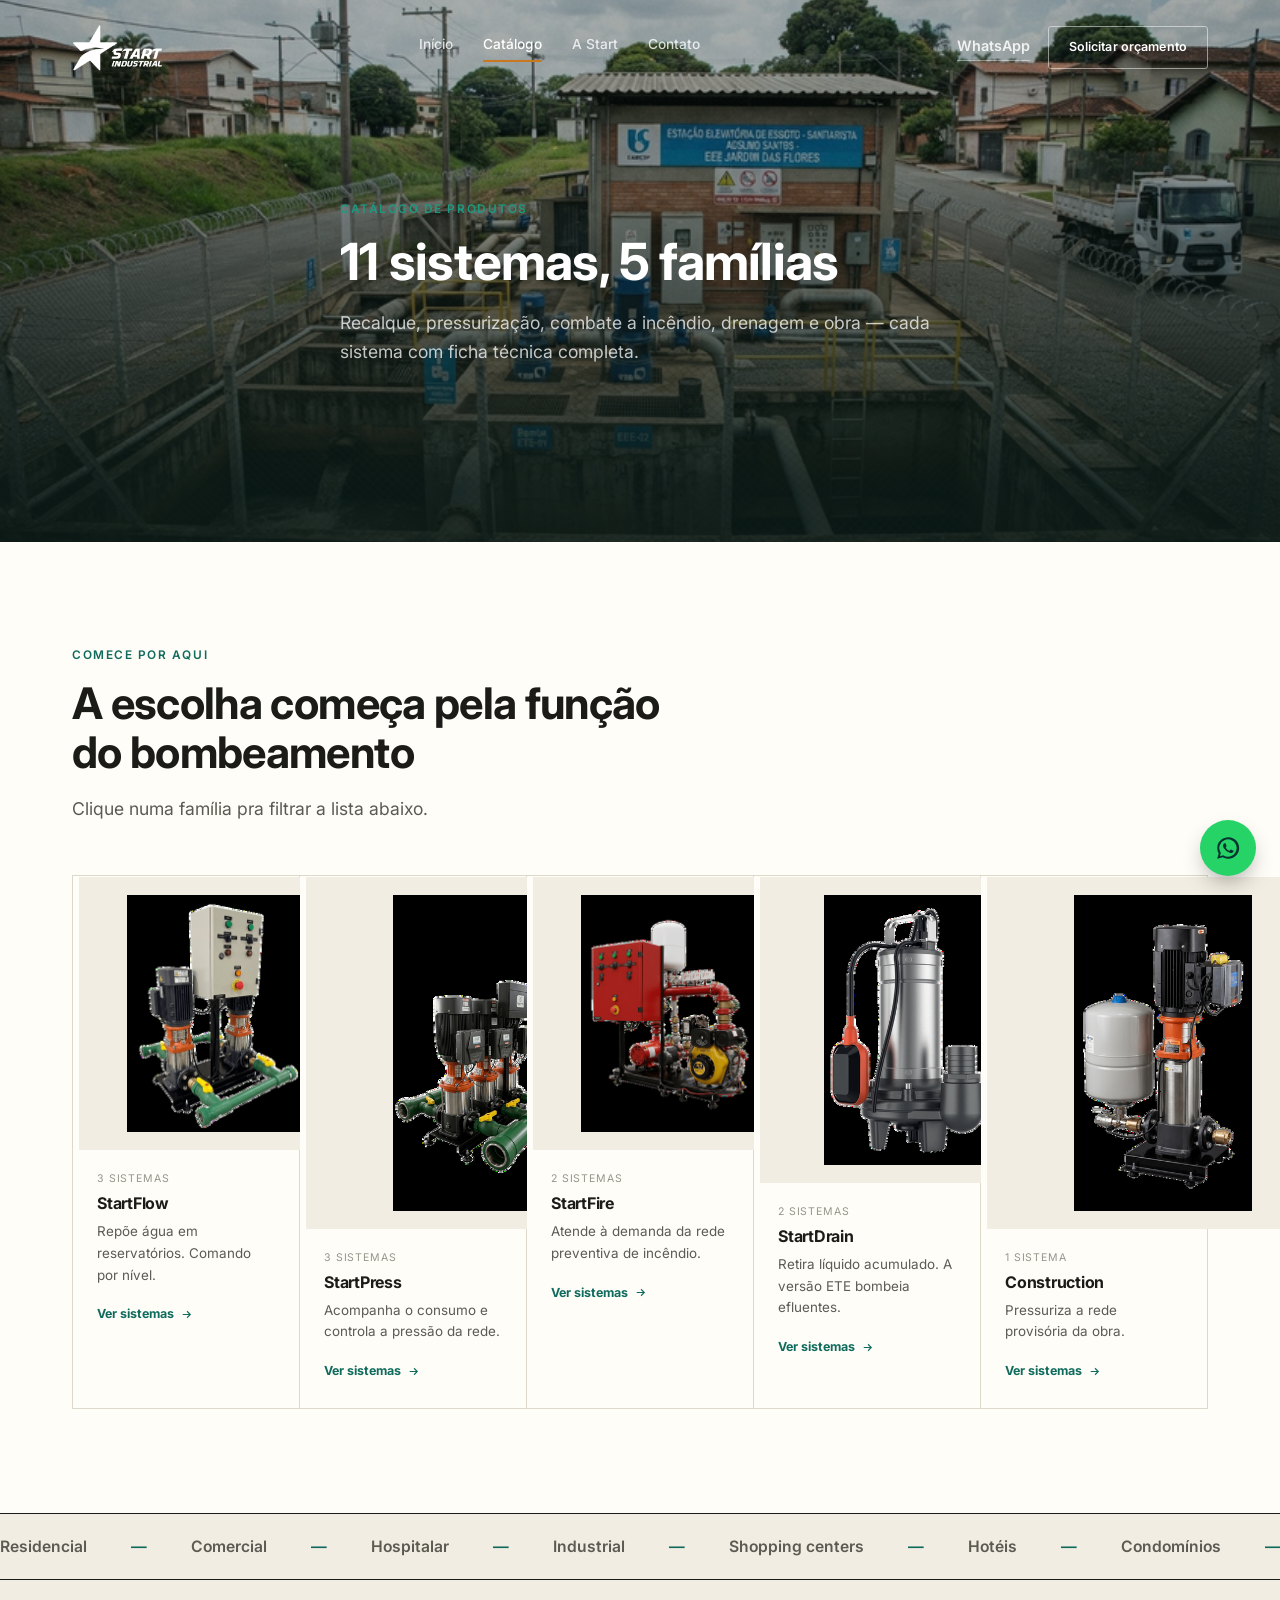
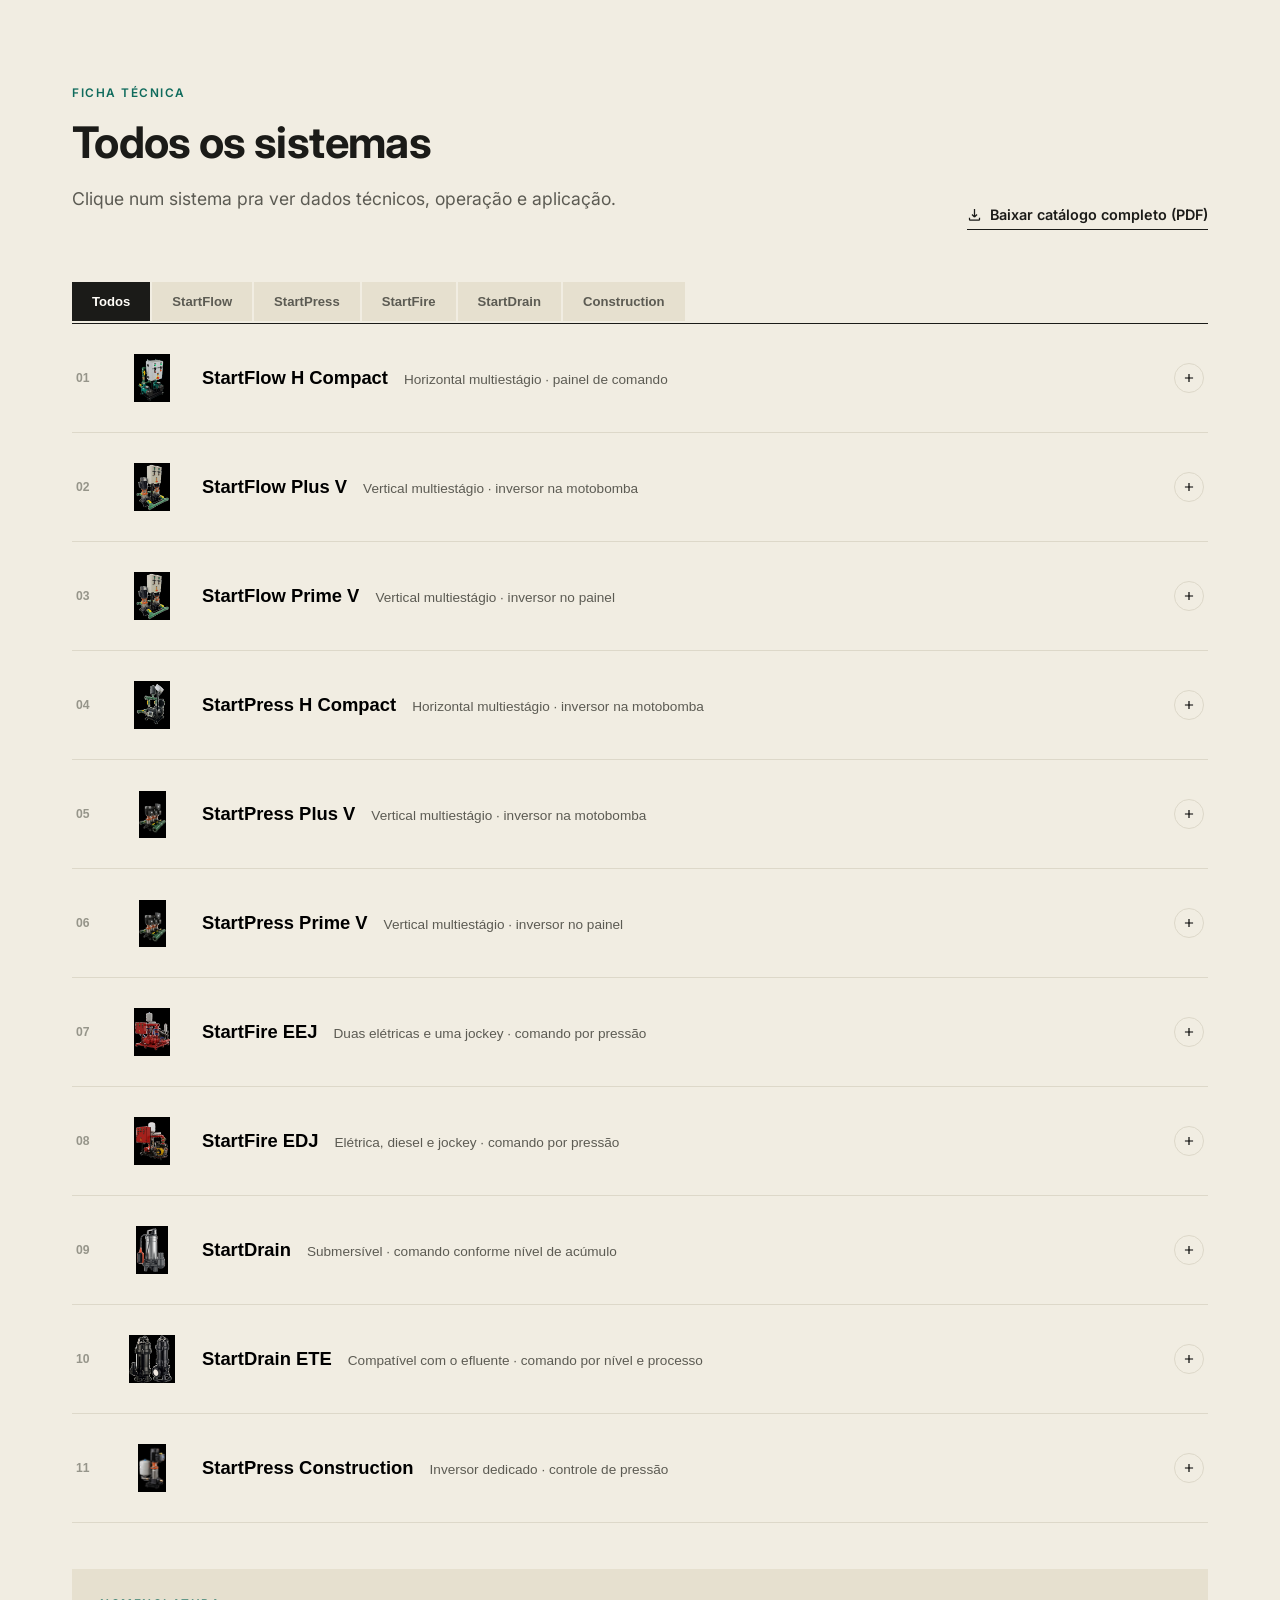
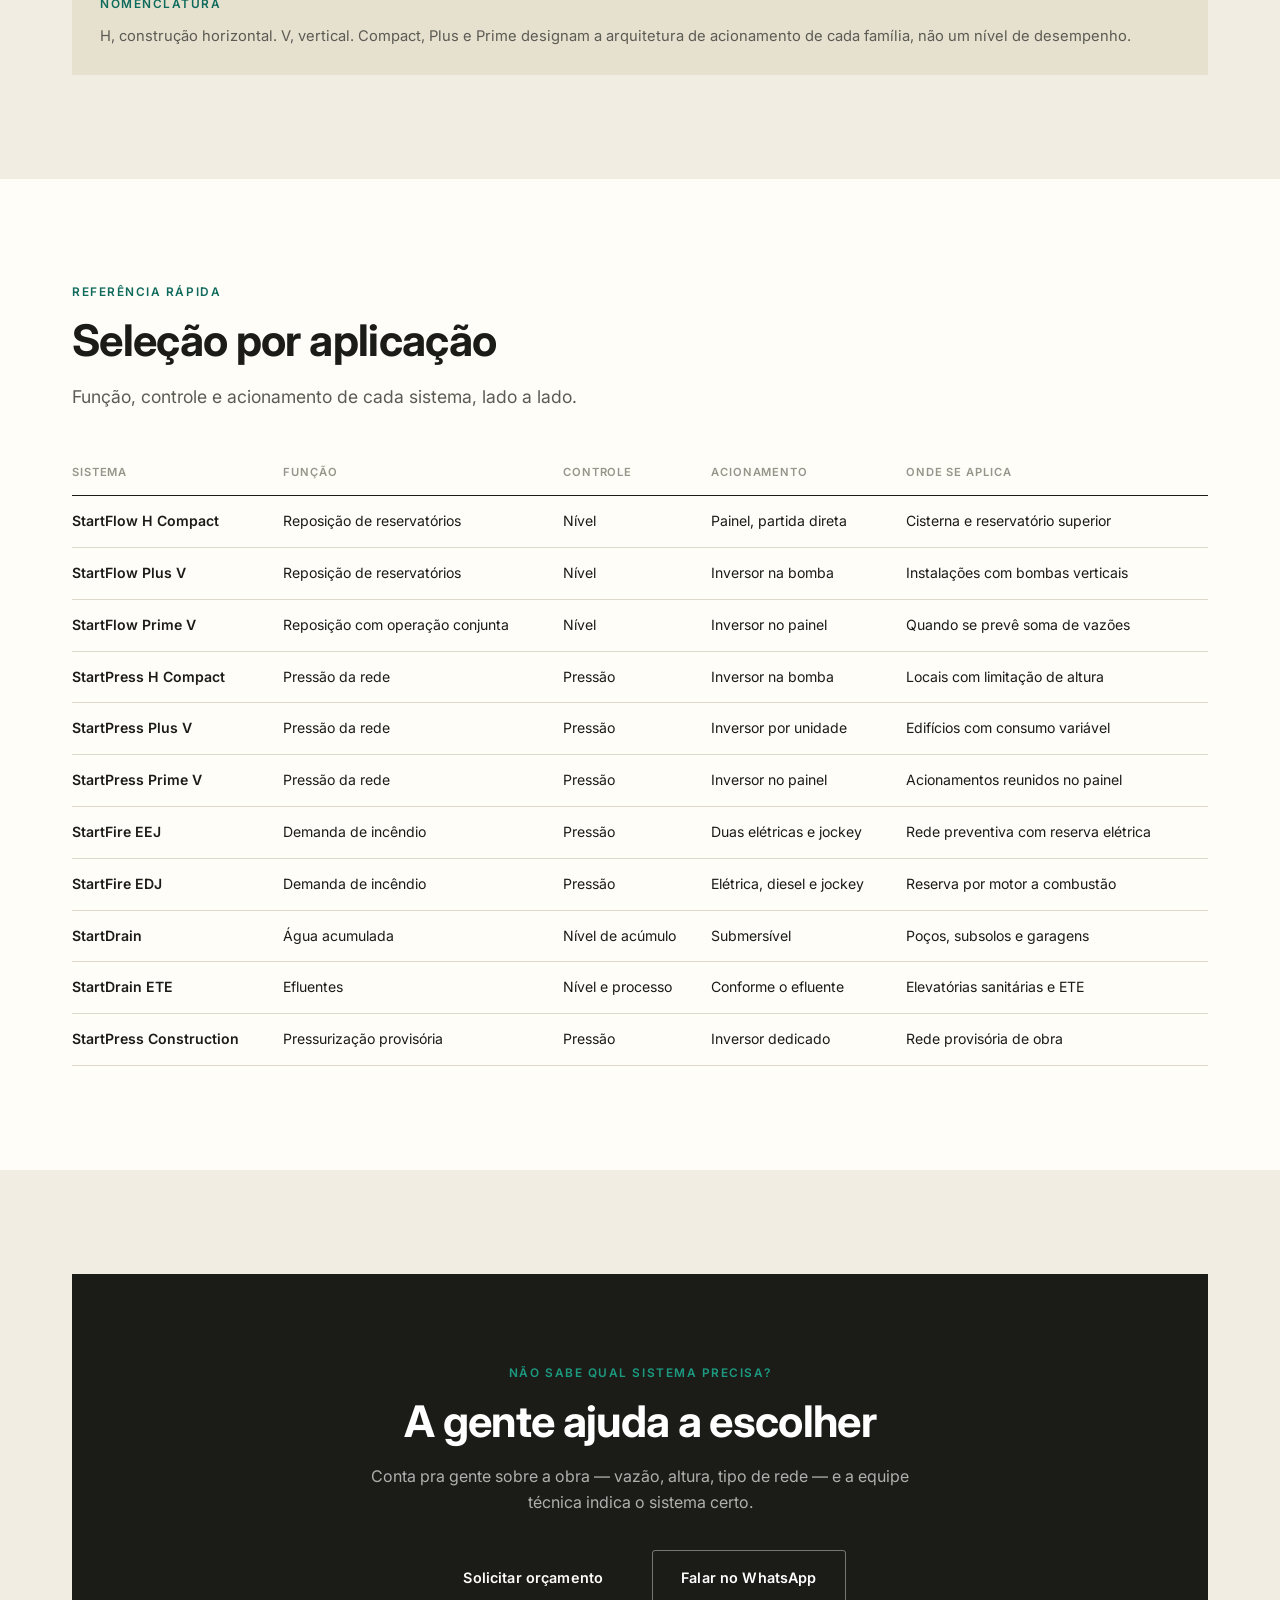
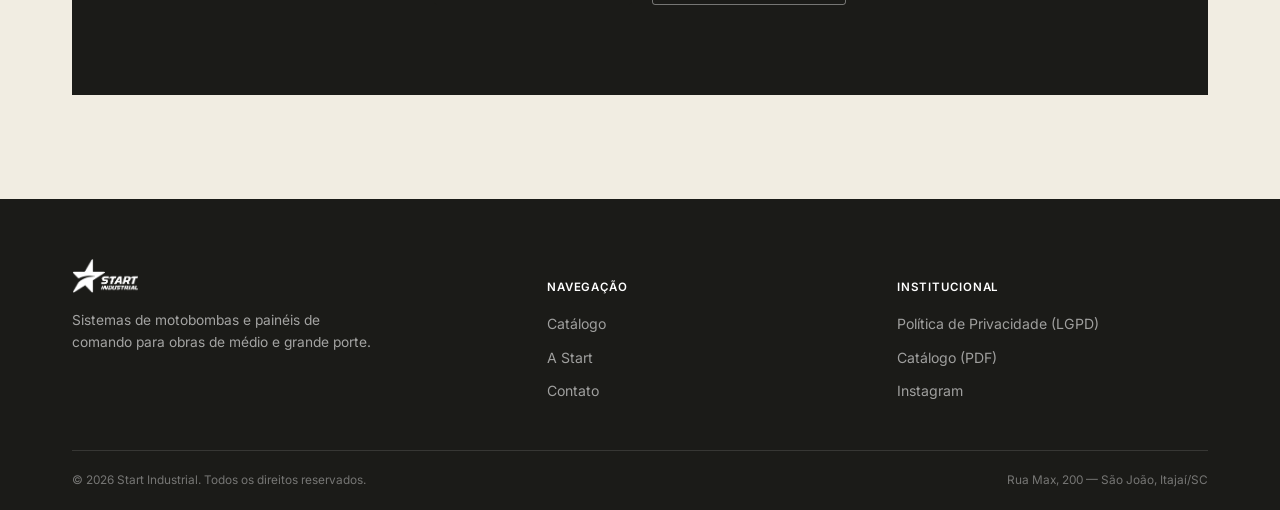
==== produtos.html @ 188a1e5e "Reconstrucao completa: site multi-pagina com fotos reais do catalogo 2026 - Site vira 4 paginas de v" ====
<!DOCTYPE html>
<html lang="pt-BR">
<head>
<script>document.documentElement.classList.add("js");</script>
<meta charset="UTF-8">
<meta name="viewport" content="width=device-width, initial-scale=1.0">
<title>Catálogo de Produtos — Start Industrial</title>
<meta name="description" content="11 sistemas de motobombas e painéis de comando em 5 famílias: StartFlow, StartPress, StartFire, StartDrain e Construction. Ficha técnica completa de cada sistema.">
<meta name="robots" content="index, follow">
<link rel="canonical" href="https://psrafa.github.io/start-industrial-site/produtos.html">
<link rel="icon" href="assets/favicon.png" type="image/png">
<link rel="preconnect" href="https://fonts.googleapis.com">
<link rel="preconnect" href="https://fonts.gstatic.com" crossorigin>
<link href="https://fonts.googleapis.com/css2?family=Inter:wght@400;500;600;700&display=swap" rel="stylesheet">
<link rel="stylesheet" href="css/styles.css">
</head>
<body data-page="produtos">

<div id="header-slot"></div>

<section class="page-header">
  <div class="page-header-bg"><img src="assets/produtos/estacao-instalada.jpeg" alt="Sistema Start Industrial instalado em campo"></div>
  <div class="page-header-fade"></div>
  <div class="container">
    <span class="kicker">Catálogo de produtos</span>
    <h1>11 sistemas, 5 famílias</h1>
    <p class="lead">Recalque, pressurização, combate a incêndio, drenagem e obra — cada sistema com ficha técnica completa.</p>
  </div>
</section>

<!-- ===================== AS CINCO FAMÍLIAS ===================== -->
<section class="on-white">
  <div class="container">
    <div class="section-head reveal">
      <span class="eyebrow">Comece por aqui</span>
      <h2>A escolha começa pela função do bombeamento</h2>
      <p class="lead">Clique numa família pra filtrar a lista abaixo.</p>
    </div>
    <div class="familia-teaser-grid reveal" id="familiasGrid"></div>
  </div>
</section>

<!-- ===================== MARQUEE ===================== -->
<div class="marquee">
  <div class="marquee-track">
    <span>Residencial</span><span>Comercial</span><span>Hospitalar</span><span>Industrial</span><span>Shopping centers</span><span>Hotéis</span><span>Condomínios</span><span>Escolas</span><span>Galpões logísticos</span>
  </div>
</div>

<!-- ===================== CATÁLOGO TÉCNICO ===================== -->
<section class="on-paper" id="produtos">
  <div class="container">
    <div class="section-head split reveal">
      <div>
        <span class="eyebrow">Ficha técnica</span>
        <h2>Todos os sistemas</h2>
        <p class="lead">Clique num sistema pra ver dados técnicos, operação e aplicação.</p>
      </div>
      <a class="link-cta" href="assets/catalogo/catalogo-start-industrial.pdf" target="_blank" rel="noopener">
        <svg viewBox="0 0 24 24" fill="none" stroke="currentColor" stroke-width="2"><path d="M12 3v13m0 0l-4-4m4 4l4-4"/><path d="M4 17v3a1 1 0 001 1h14a1 1 0 001-1v-3"/></svg>
        Baixar catálogo completo (PDF)
      </a>
    </div>

    <div class="catalogo-tabs reveal" id="catalogoTabs"></div>
    <div class="produto-list reveal" id="produtoList"></div>

    <div class="aside-box reveal">
      <span class="eyebrow">Nomenclatura</span>
      <p>H, construção horizontal. V, vertical. Compact, Plus e Prime designam a arquitetura de acionamento de cada família, não um nível de desempenho.</p>
    </div>
  </div>
</section>

<!-- ===================== SELEÇÃO POR APLICAÇÃO ===================== -->
<section class="on-white">
  <div class="container">
    <div class="section-head reveal">
      <span class="eyebrow">Referência rápida</span>
      <h2>Seleção por aplicação</h2>
      <p class="lead">Função, controle e acionamento de cada sistema, lado a lado.</p>
    </div>
    <div class="select-table-wrap reveal">
      <table class="select-table">
        <thead>
          <tr><th>Sistema</th><th>Função</th><th>Controle</th><th>Acionamento</th><th>Onde se aplica</th></tr>
        </thead>
        <tbody id="selecaoBody"></tbody>
      </table>
    </div>
  </div>
</section>

<section class="on-paper">
  <div class="container">
    <div class="cta-banner reveal">
      <span class="kicker">Não sabe qual sistema precisa?</span>
      <h2>A gente ajuda a escolher</h2>
      <p>Conta pra gente sobre a obra — vazão, altura, tipo de rede — e a equipe técnica indica o sistema certo.</p>
      <div class="cta-actions">
        <a class="btn btn-primary" href="contato.html">Solicitar orçamento</a>
        <a class="btn btn-outline" href="https://wa.me/5547991514600?text=Ol%C3%A1%2C%20vim%20pelo%20site%20e%20gostaria%20de%20falar%20sobre%20uma%20solu%C3%A7%C3%A3o%20hidr%C3%A1ulica" target="_blank" rel="noopener" style="border-color:rgba(255,255,255,0.4);color:#fff;">Falar no WhatsApp</a>
      </div>
    </div>
  </div>
</section>

<div id="footer-slot"></div>
<script src="js/partials.js"></script>
</body>
</html>
---- css/styles.css ----
/* ============================================================
   START INDUSTRIAL — identidade espelhada no catálogo oficial:
   papel creme, tinta escura, regras finas, rótulos em caixa-alta
   espaçada, fotografia real de produto como protagonista.
   ============================================================ */
:root {
  --brand: #0f6b5c;
  --brand-dark: #0a4238;
  --brand-light: #1c9a80;
  --ink: #1b1b18;
  --ink-soft: #5c5b53;
  --ink-faint: #96958a;
  --line: #ddd8c9;
  --paper: #f1ede2;
  --paper-2: #e6e0cf;
  --white: #fffdf8;
  --amber: #c8791f;
  --radius: 3px;
  --maxw: 1200px;
  --header-h: 96px;
  font-size: 16px;
}

* { box-sizing: border-box; }
html { scroll-behavior: smooth; }
[id] { scroll-margin-top: var(--header-h); }
body {
  margin: 0;
  font-family: "Inter", "Segoe UI", system-ui, -apple-system, sans-serif;
  color: var(--ink);
  background: var(--white);
  line-height: 1.62;
  -webkit-font-smoothing: antialiased;
  overflow-x: hidden;
}
img { max-width: 100%; display: block; }
a { color: inherit; }
.container { max-width: var(--maxw); margin: 0 auto; padding: 0 32px; }
h1, h2, h3, h4 {
  font-family: "Inter", sans-serif;
  font-weight: 700;
  line-height: 1.12;
  letter-spacing: -0.015em;
  margin: 0 0 16px;
  color: var(--ink);
}
h2 { font-size: clamp(1.9rem, 3.4vw, 2.9rem); }
h3 { font-size: clamp(1.2rem, 1.8vw, 1.45rem); }

.kicker, .eyebrow {
  display: block;
  font-size: 0.74rem;
  font-weight: 600;
  letter-spacing: 0.13em;
  text-transform: uppercase;
  margin-bottom: 14px;
}
.kicker { color: var(--brand-light); }
.eyebrow { color: var(--brand); }
.lead { font-size: 1.1rem; color: var(--ink-soft); max-width: 600px; line-height: 1.65; }
.rule { border: none; border-top: 1px solid var(--ink); margin: 0 0 40px; }

/* ---------- Botões ---------- */
.btn {
  display: inline-flex; align-items: center; gap: 10px;
  padding: 15px 28px; border-radius: var(--radius);
  font-weight: 600; font-size: 0.9rem; text-decoration: none;
  letter-spacing: 0.01em;
  border: 1.5px solid var(--ink); cursor: pointer;
  transition: background 0.2s ease, color 0.2s ease, border-color 0.2s ease, transform 0.2s ease;
}
.btn:hover { transform: translateY(-1px); }
.btn-primary { background: var(--ink); color: var(--white); }
.btn-primary:hover { background: var(--brand); border-color: var(--brand); }
.btn-outline { background: transparent; color: var(--ink); }
.btn-outline:hover { background: var(--ink); color: var(--white); }
.btn-ghost { background: rgba(255,255,255,0.08); border-color: rgba(255,255,255,0.55); color: #fff; }
.btn-ghost:hover { background: #fff; color: var(--ink); border-color: #fff; }
.btn svg { width: 16px; height: 16px; flex-shrink: 0; }

.link-cta {
  display: inline-flex; align-items: center; gap: 8px;
  font-weight: 600; font-size: 0.9rem; text-decoration: none; color: var(--ink);
  padding-bottom: 3px; border-bottom: 1.5px solid var(--ink);
  transition: color 0.2s ease, border-color 0.2s ease, gap 0.2s ease;
}
.link-cta:hover { color: var(--brand); border-color: var(--brand); gap: 12px; }
.link-cta svg { width: 15px; height: 15px; }

/* ---------- Header ---------- */
.site-header {
  position: fixed; top: 0; left: 0; right: 0; z-index: 100;
  height: var(--header-h);
  transition: background 0.35s ease, backdrop-filter 0.35s ease, border-color 0.35s ease;
  border-bottom: 1px solid transparent;
}
.site-header .container { display: flex; align-items: center; justify-content: space-between; height: 100%; }
.brand { display: flex; align-items: center; text-decoration: none; }
.brand img { height: 46px; width: auto; transition: filter 0.35s ease; filter: brightness(0) invert(1); }
nav.main-nav { display: flex; gap: 30px; }
nav.main-nav a {
  text-decoration: none; font-weight: 500; font-size: 0.86rem;
  color: rgba(255,255,255,0.8); transition: color 0.35s ease;
  padding-bottom: 4px; border-bottom: 2px solid transparent;
}
nav.main-nav a:hover, nav.main-nav a.nav-active { color: #fff; }
nav.main-nav a.nav-active { border-bottom-color: var(--amber); }
.header-ctas { display: flex; align-items: center; gap: 18px; }
.header-ctas .link-cta { color: rgba(255,255,255,0.85); border-color: rgba(255,255,255,0.4); }
.header-ctas .btn { padding: 10px 20px; font-size: 0.78rem; border-color: rgba(255,255,255,0.5); color: #fff; }
.header-ctas .btn:hover { background: #fff; color: var(--ink); border-color: #fff; }
.nav-toggle { display: none; background: none; border: none; cursor: pointer; }
.nav-toggle svg { stroke: #fff; transition: stroke 0.35s ease; }

.site-header.scrolled {
  background: rgba(255,253,248,0.95);
  backdrop-filter: blur(14px);
  border-bottom-color: var(--line);
}
.site-header.scrolled .brand img { filter: none; }
.site-header.scrolled nav.main-nav a { color: var(--ink-soft); }
.site-header.scrolled nav.main-nav a:hover, .site-header.scrolled nav.main-nav a.nav-active { color: var(--brand); }
.site-header.scrolled .header-ctas .link-cta { color: var(--ink); border-color: var(--ink); }
.site-header.scrolled .header-ctas .btn { border-color: var(--ink); color: var(--ink); }
.site-header.scrolled .header-ctas .btn:hover { background: var(--ink); color: #fff; }
.site-header.scrolled .nav-toggle svg { stroke: var(--ink); }

.mobile-nav {
  position: fixed; top: var(--header-h); left: 0; right: 0; z-index: 99;
  display: none; flex-direction: column; gap: 4px; padding: 16px 32px 24px;
  background: rgba(255,253,248,0.98); backdrop-filter: blur(14px); border-bottom: 1px solid var(--line);
}
.mobile-nav.open { display: flex; }
.mobile-nav a { padding: 12px 0; text-decoration: none; color: var(--ink); font-weight: 500; }
.mobile-nav a.nav-active { color: var(--brand); font-weight: 700; }
.mobile-nav .btn { margin-top: 10px; justify-content: center; }

/* ============ HERO (home) — foto real do catálogo ============ */
.hero {
  position: relative;
  min-height: 92vh;
  display: flex; align-items: flex-end;
  color: #fff;
  overflow: hidden;
  background: var(--brand-dark);
}
.hero-bg { position: absolute; inset: 0; }
.hero-bg img { width: 100%; height: 100%; object-fit: cover; object-position: 78% 22%; }
.hero-bg-fade {
  position: absolute; inset: 0; z-index: 1;
  background: linear-gradient(100deg, rgba(10,25,22,0.92) 0%, rgba(10,25,22,0.55) 42%, rgba(10,25,22,0.15) 60%),
              linear-gradient(0deg, rgba(10,25,22,0.85) 0%, rgba(10,25,22,0.1) 40%);
}
.hero-content { position: relative; z-index: 2; padding: 0 0 90px; max-width: 640px; }
.hero-content .kicker { color: var(--brand-light); }
.hero h1 { font-size: clamp(2.4rem, 5vw, 4rem); color: #fff; font-weight: 700; }
.hero .lead { color: rgba(255,255,255,0.78); font-size: 1.14rem; }
.hero-ctas { display: flex; align-items: center; gap: 26px; margin-top: 36px; flex-wrap: wrap; }
.hero-ctas .link-cta { color: rgba(255,255,255,0.9); border-color: rgba(255,255,255,0.45); }
.hero-ctas .link-cta:hover { color: #fff; border-color: #fff; }

.scroll-cue {
  position: absolute; bottom: 28px; right: 32px;
  display: flex; align-items: center; gap: 10px;
  color: rgba(255,255,255,0.55); font-size: 0.68rem; letter-spacing: 0.14em; text-transform: uppercase;
  z-index: 2;
}
.scroll-cue svg { width: 16px; height: 16px; animation: bounce 2s ease-in-out infinite; }
@keyframes bounce { 0%,100% { transform: translateY(0); } 50% { transform: translateY(6px); } }

/* ============ PAGE HEADER — banner das páginas internas ============ */
.page-header {
  position: relative; overflow: hidden; min-height: 46vh;
  display: flex; align-items: flex-end;
  color: #fff; background: var(--brand-dark);
}
.page-header-bg { position: absolute; inset: 0; }
.page-header-bg img { width: 100%; height: 100%; object-fit: cover; }
.page-header-fade { position: absolute; inset: 0; z-index: 1; background: linear-gradient(0deg, rgba(10,25,22,0.9) 10%, rgba(10,25,22,0.35) 75%); }
.page-header .container { position: relative; z-index: 2; padding-top: var(--header-h); padding-bottom: 54px; }
.page-header h1 { font-size: clamp(2.1rem, 4vw, 3.2rem); color: #fff; margin-bottom: 12px; }
.page-header .lead { color: rgba(255,255,255,0.75); }

/* ============ SECTIONS ============ */
section { padding: 104px 0; }
.on-white { background: var(--white); }
.on-paper { background: var(--paper); }
.on-ink { background: var(--ink); color: #fff; }

.section-head { max-width: 640px; margin-bottom: 52px; }
.section-head.split { display: flex; justify-content: space-between; align-items: flex-end; max-width: none; gap: 30px; flex-wrap: wrap; }
.section-head.center { margin-left: auto; margin-right: auto; text-align: center; }
.on-ink .eyebrow { color: var(--brand-light); }
.on-ink h2 { color: #fff; }
.on-ink .lead { color: rgba(255,255,255,0.68); }

/* ============ HOME — teaser das famílias ============ */
.familia-teaser-grid { display: grid; grid-template-columns: repeat(5, 1fr); gap: 1px; background: var(--line); border: 1px solid var(--line); }
.familia-teaser {
  background: var(--white); text-decoration: none; color: var(--ink);
  transition: background 0.2s ease;
  display: flex; flex-direction: column;
}
.familia-teaser:hover { background: var(--paper); }
.familia-teaser-img { aspect-ratio: 1/1; background: var(--paper); display: flex; align-items: center; justify-content: center; padding: 18px; }
.familia-teaser-img img { max-height: 100%; width: auto; object-fit: contain; }
.familia-teaser-body { padding: 20px 18px 24px; }
.familia-teaser .familia-count { font-size: 0.66rem; color: var(--ink-faint); letter-spacing: 0.08em; text-transform: uppercase; margin-bottom: 8px; display: block; }
.familia-teaser h3 { font-size: 1rem; margin-bottom: 8px; }
.familia-teaser p { color: var(--ink-soft); font-size: 0.84rem; margin: 0 0 14px; }
.familia-teaser .familia-arrow { display: inline-flex; align-items: center; gap: 6px; font-size: 0.78rem; font-weight: 700; color: var(--brand); }
.familia-teaser .familia-arrow svg { width: 13px; height: 13px; transition: transform 0.2s ease; }
.familia-teaser:hover .familia-arrow svg { transform: translateX(4px); }

/* ============ HOME — proposta de valor ============ */
.value-grid { display: grid; grid-template-columns: repeat(4, 1fr); border-top: 1px solid var(--ink); }
.value-item { padding: 26px 24px 0 0; border-right: 1px solid var(--line); }
.value-item:last-child { border-right: none; }
.value-item .n { font-size: 0.78rem; color: var(--amber); font-weight: 700; margin-bottom: 14px; display: block; }
.value-item h3 { font-size: 1.02rem; margin-bottom: 8px; }
.value-item p { color: var(--ink-soft); font-size: 0.88rem; margin: 0; }

/* ============ MARQUEE ============ */
.marquee { overflow: hidden; border-top: 1px solid var(--ink); border-bottom: 1px solid var(--ink); background: var(--paper); }
.marquee-track { display: flex; width: max-content; animation: marquee-scroll 34s linear infinite; }
.marquee-track span {
  padding: 20px 0; font-weight: 600; font-size: 0.98rem;
  color: var(--ink-soft); white-space: nowrap; display: flex; align-items: center; gap: 44px; margin-right: 44px;
}
.marquee-track span::after { content: "—"; color: var(--brand); }
@keyframes marquee-scroll { from { transform: translateX(0); } to { transform: translateX(-50%); } }

/* ============ CTA BANNER ============ */
.cta-banner { background: var(--ink); color: #fff; text-align: center; padding: 90px 32px; }
.cta-banner h2 { color: #fff; margin-bottom: 18px; }
.cta-banner p { color: rgba(255,255,255,0.65); max-width: 54ch; margin: 0 auto 34px; }
.cta-banner .cta-actions { display: flex; align-items: center; justify-content: center; gap: 20px; flex-wrap: wrap; }

/* ============ CATÁLOGO TÉCNICO (produtos.html) ============ */
.catalogo-tabs { display: flex; gap: 2px; flex-wrap: wrap; margin-bottom: 2px; }
.catalogo-tab {
  padding: 12px 20px; background: var(--paper-2); border: none; cursor: pointer;
  font-size: 0.82rem; font-weight: 600; color: var(--ink-soft);
  transition: background 0.2s ease, color 0.2s ease;
}
.catalogo-tab:hover { color: var(--ink); }
.catalogo-tab.active { background: var(--ink); color: var(--white); }

.produto-list { border-top: 1px solid var(--ink); }
.produto-row { border-bottom: 1px solid var(--line); }
.produto-row-head {
  display: flex; align-items: center; justify-content: space-between; gap: 20px;
  padding: 24px 4px; cursor: pointer; background: none; border: none; width: 100%; text-align: left;
}
.produto-row-head:hover .produto-name { color: var(--brand); }
.produto-thumb-mini { width: 60px; height: 60px; flex-shrink: 0; background: var(--paper); display: flex; align-items: center; justify-content: center; padding: 6px; }
.produto-thumb-mini img { max-width: 100%; max-height: 100%; object-fit: contain; }
.produto-num { font-size: 0.76rem; color: var(--ink-faint); font-weight: 600; width: 26px; flex-shrink: 0; }
.produto-name-wrap { flex: 1; display: flex; align-items: baseline; gap: 16px; flex-wrap: wrap; }
.produto-name { font-size: 1.15rem; font-weight: 700; transition: color 0.2s ease; }
.produto-tagline { font-size: 0.85rem; color: var(--ink-soft); }
.produto-toggle {
  width: 30px; height: 30px; flex-shrink: 0; border: 1px solid var(--line); border-radius: 50%;
  display: flex; align-items: center; justify-content: center; transition: transform 0.3s ease, border-color 0.2s ease;
}
.produto-row.open .produto-toggle { transform: rotate(45deg); border-color: var(--ink); }
.produto-toggle svg { width: 14px; height: 14px; }

.produto-panel { max-height: 0; overflow: hidden; transition: max-height 0.45s cubic-bezier(.2,.8,.2,1); }
.produto-row.open .produto-panel { max-height: 1000px; }
.produto-panel-inner { display: grid; grid-template-columns: 280px 1fr; gap: 44px; padding: 6px 4px 40px; }
.produto-photo { background: var(--paper); display: flex; align-items: center; justify-content: center; padding: 24px; min-height: 260px; }
.produto-photo img { max-width: 100%; max-height: 300px; object-fit: contain; }
.produto-body p.overview { font-size: 1rem; color: var(--ink); margin: 0 0 20px; max-width: 56ch; }
.produto-body .op-label { font-size: 0.72rem; font-weight: 700; letter-spacing: 0.1em; text-transform: uppercase; color: var(--brand); margin: 0 0 8px; }
.produto-body .op-text { font-size: 0.92rem; color: var(--ink-soft); margin: 0 0 24px; max-width: 60ch; }

.spec-table { border-top: 1px solid var(--line); }
.spec-row { display: grid; grid-template-columns: 120px 1fr; gap: 16px; padding: 11px 0; border-bottom: 1px solid var(--line); }
.spec-row dt { font-size: 0.72rem; color: var(--ink-faint); text-transform: uppercase; letter-spacing: 0.06em; margin: 0; padding-top: 2px; }
.spec-row dd { margin: 0; font-size: 0.9rem; color: var(--ink); }

.produto-app-label { font-size: 0.72rem; font-weight: 700; letter-spacing: 0.1em; text-transform: uppercase; color: var(--brand); margin: 22px 0 8px; }
.produto-app-text { font-size: 0.9rem; color: var(--ink-soft); margin: 0; max-width: 60ch; }
.produto-note { font-size: 0.72rem; font-style: italic; color: var(--ink-faint); margin: 18px 0 0; padding-top: 14px; border-top: 1px dashed var(--line); }

.aside-box { background: var(--paper-2); padding: 26px 28px; margin-top: 46px; }
.aside-box .eyebrow { margin-bottom: 10px; }
.aside-box p { margin: 0; color: var(--ink-soft); font-size: 0.92rem; }

/* ============ TABELA — seleção por aplicação ============ */
.select-table-wrap { overflow-x: auto; }
table.select-table { width: 100%; border-collapse: collapse; font-size: 0.88rem; min-width: 760px; }
table.select-table th {
  text-align: left; font-size: 0.7rem; letter-spacing: 0.08em; text-transform: uppercase; color: var(--ink-faint);
  font-weight: 600; padding: 0 14px 14px 0; border-bottom: 1px solid var(--ink);
}
table.select-table td { padding: 14px 14px 14px 0; border-bottom: 1px solid var(--line); color: var(--ink); vertical-align: top; }
table.select-table td:first-child { font-weight: 600; }
table.select-table tr:hover td { background: var(--paper-2); }

/* ============ SOBRE — institucional ============ */
.institucional-grid { display: grid; grid-template-columns: 1fr 1fr; gap: 70px; align-items: start; }
.fornecimento-list { border-top: 1px solid var(--ink); }
.fornecimento-item { display: grid; grid-template-columns: 110px 1fr; gap: 16px; padding: 16px 0; border-bottom: 1px solid var(--line); }
.fornecimento-item dt { font-size: 0.78rem; font-weight: 700; color: var(--brand); margin: 0; padding-top: 1px; }
.fornecimento-item dd { margin: 0; font-size: 0.9rem; color: var(--ink-soft); }
.atendimento-box { margin-top: 34px; }
.atendimento-box .eyebrow { margin-bottom: 8px; }
.atendimento-box p { margin: 0; color: var(--ink-soft); font-size: 0.92rem; }

.photo-strip { display: grid; grid-template-columns: repeat(3, 1fr); gap: 2px; background: var(--line); }
.photo-strip figure { margin: 0; aspect-ratio: 4/3; overflow: hidden; background: var(--paper); }
.photo-strip img { width: 100%; height: 100%; object-fit: cover; }

/* ============ INSTAGRAM — feed embutido de verdade ============ */
.ig-embed-wrap {
  border: 1px solid var(--line); overflow: hidden;
  min-height: 320px; background: var(--paper);
  display: flex; align-items: center; justify-content: center;
}
.ig-embed-wrap iframe { width: 100%; border: none; display: block; }
.ig-embed-placeholder { padding: 56px 32px; text-align: center; max-width: 460px; }
.ig-embed-placeholder h3 { font-size: 1.05rem; margin-bottom: 10px; }
.ig-embed-placeholder p { color: var(--ink-soft); font-size: 0.9rem; margin: 0 0 22px; }

/* ============ CONTATO ============ */
.contato-grid { display: grid; grid-template-columns: 0.85fr 1.15fr; gap: 56px; }
.contato-info { display: flex; flex-direction: column; gap: 1px; }
.info-row { display: flex; justify-content: space-between; align-items: baseline; padding: 20px 0; border-bottom: 1px solid var(--line); gap: 16px; flex-wrap: wrap; }
.info-row dt { font-size: 0.72rem; text-transform: uppercase; letter-spacing: 0.08em; color: var(--ink-faint); }
.info-row dd, .info-row a { margin: 0; color: var(--ink); font-size: 0.98rem; text-decoration: none; font-weight: 600; }
.info-row a:hover { color: var(--brand); }

form.orcamento { background: var(--paper); padding: 34px; color: var(--ink); }
form.orcamento .form-row { display: grid; grid-template-columns: 1fr 1fr; gap: 16px; margin-bottom: 16px; }
form.orcamento .form-row.full { grid-template-columns: 1fr; }
.field label { display: block; font-size: 0.72rem; font-weight: 600; text-transform: uppercase; letter-spacing: 0.05em; margin-bottom: 8px; color: var(--ink-soft); }
.field input, .field select, .field textarea {
  width: 100%; padding: 12px 14px; border-radius: 0; border: 1px solid var(--line);
  font: inherit; background: var(--white); transition: border-color 0.2s ease;
}
.field input:focus, .field select:focus, .field textarea:focus { outline: none; border-color: var(--ink); }
.field textarea { resize: vertical; min-height: 90px; }
form.orcamento .btn-primary { width: 100%; justify-content: center; margin-top: 6px; }
.form-note { font-size: 0.76rem; color: var(--ink-soft); margin-top: 14px; text-align: center; }

/* ---------- Whatsapp float ---------- */
.whats-float {
  position: fixed; right: 24px; bottom: 24px; z-index: 60;
  width: 56px; height: 56px; border-radius: 50%;
  background: #25d366; display: flex; align-items: center; justify-content: center;
  box-shadow: 0 10px 24px -8px rgba(0,0,0,0.45); text-decoration: none;
  transition: transform 0.25s ease;
}
.whats-float:hover { transform: scale(1.07); }
.whats-float svg { width: 26px; height: 26px; color: #06332f; }

/* ---------- Footer ---------- */
footer.site-footer { background: var(--ink); color: rgba(255,255,255,0.6); padding-top: 60px; }
.footer-grid { display: grid; grid-template-columns: 1.4fr 1fr 1fr; gap: 40px; padding-bottom: 36px; border-bottom: 1px solid rgba(255,255,255,0.12); }
.footer-brand img { height: 34px; width: auto; margin-bottom: 16px; filter: brightness(0) invert(1); }
.footer-brand p { font-size: 0.86rem; max-width: 300px; }
.footer-col h5 { color: #fff; font-size: 0.72rem; text-transform: uppercase; letter-spacing: 0.08em; margin-bottom: 16px; font-weight: 600; }
.footer-col a { display: block; text-decoration: none; font-size: 0.88rem; color: rgba(255,255,255,0.58); margin-bottom: 11px; transition: color 0.2s ease; }
.footer-col a:hover { color: var(--brand-light); }
.footer-bottom { display: flex; justify-content: space-between; align-items: center; padding: 20px 0; font-size: 0.74rem; color: rgba(255,255,255,0.4); flex-wrap: wrap; gap: 10px; }

/* ---------- Reveal on scroll ---------- */
.js .reveal { opacity: 0; transform: translateY(24px); transition: opacity 0.7s cubic-bezier(.2,.8,.2,1), transform 0.7s cubic-bezier(.2,.8,.2,1); }
.js .reveal.in-view { opacity: 1; transform: translateY(0); }

@media (prefers-reduced-motion: reduce) {
  .marquee-track { animation: none; }
  .js .reveal { opacity: 1; transform: none; transition: none; }
}

/* ---------- Responsive ---------- */
@media (max-width: 980px) {
  nav.main-nav, .header-ctas { display: none; }
  .nav-toggle { display: flex; align-items: center; justify-content: center; }
  .familia-teaser-grid { grid-template-columns: repeat(2, 1fr); }
  .value-grid { grid-template-columns: repeat(2, 1fr); }
  .value-item { border-right: none; border-bottom: 1px solid var(--line); padding: 24px 0; }
  .produto-panel-inner { grid-template-columns: 1fr; gap: 24px; }
  .institucional-grid { grid-template-columns: 1fr; gap: 40px; }
  .contato-grid { grid-template-columns: 1fr; gap: 40px; }
  .footer-grid { grid-template-columns: 1fr; gap: 30px; }
  .photo-strip { grid-template-columns: 1fr 1fr; }
}

@media (max-width: 680px) {
  .container { padding: 0 22px; }
  .site-header { --header-h: 76px; }
  .brand img { height: 34px; }
  section { padding: 68px 0; }
  .hero { min-height: 100vh; min-height: 100svh; }
  .hero h1 { font-size: clamp(2.1rem, 8vw, 2.6rem); }
  .hero-ctas { gap: 18px; }
  .hero-ctas .btn { width: 100%; justify-content: center; }
  .hero-ctas .link-cta { margin: 0 auto; }
  .scroll-cue { display: none; }
  .page-header { min-height: 34vh; }
  .section-head.split { flex-direction: column; align-items: flex-start; gap: 16px; }
  .familia-teaser-grid { grid-template-columns: 1fr; }
  .value-grid { grid-template-columns: 1fr; }
  .produto-row-head { padding: 18px 2px; align-items: flex-start; }
  .produto-thumb-mini { display: none; }
  .produto-name-wrap { flex-direction: column; gap: 4px; }
  form.orcamento { padding: 22px; }
  form.orcamento .form-row { grid-template-columns: 1fr; }
  .photo-strip { grid-template-columns: 1fr; }
  .cta-banner { padding: 60px 24px; }
  .cta-banner .cta-actions { flex-direction: column; width: 100%; }
  .cta-banner .btn { width: 100%; justify-content: center; }
  .whats-float { width: 50px; height: 50px; right: 16px; bottom: 16px; }
  .whats-float svg { width: 22px; height: 22px; }
  .footer-bottom { flex-direction: column; align-items: flex-start; gap: 6px; }
}
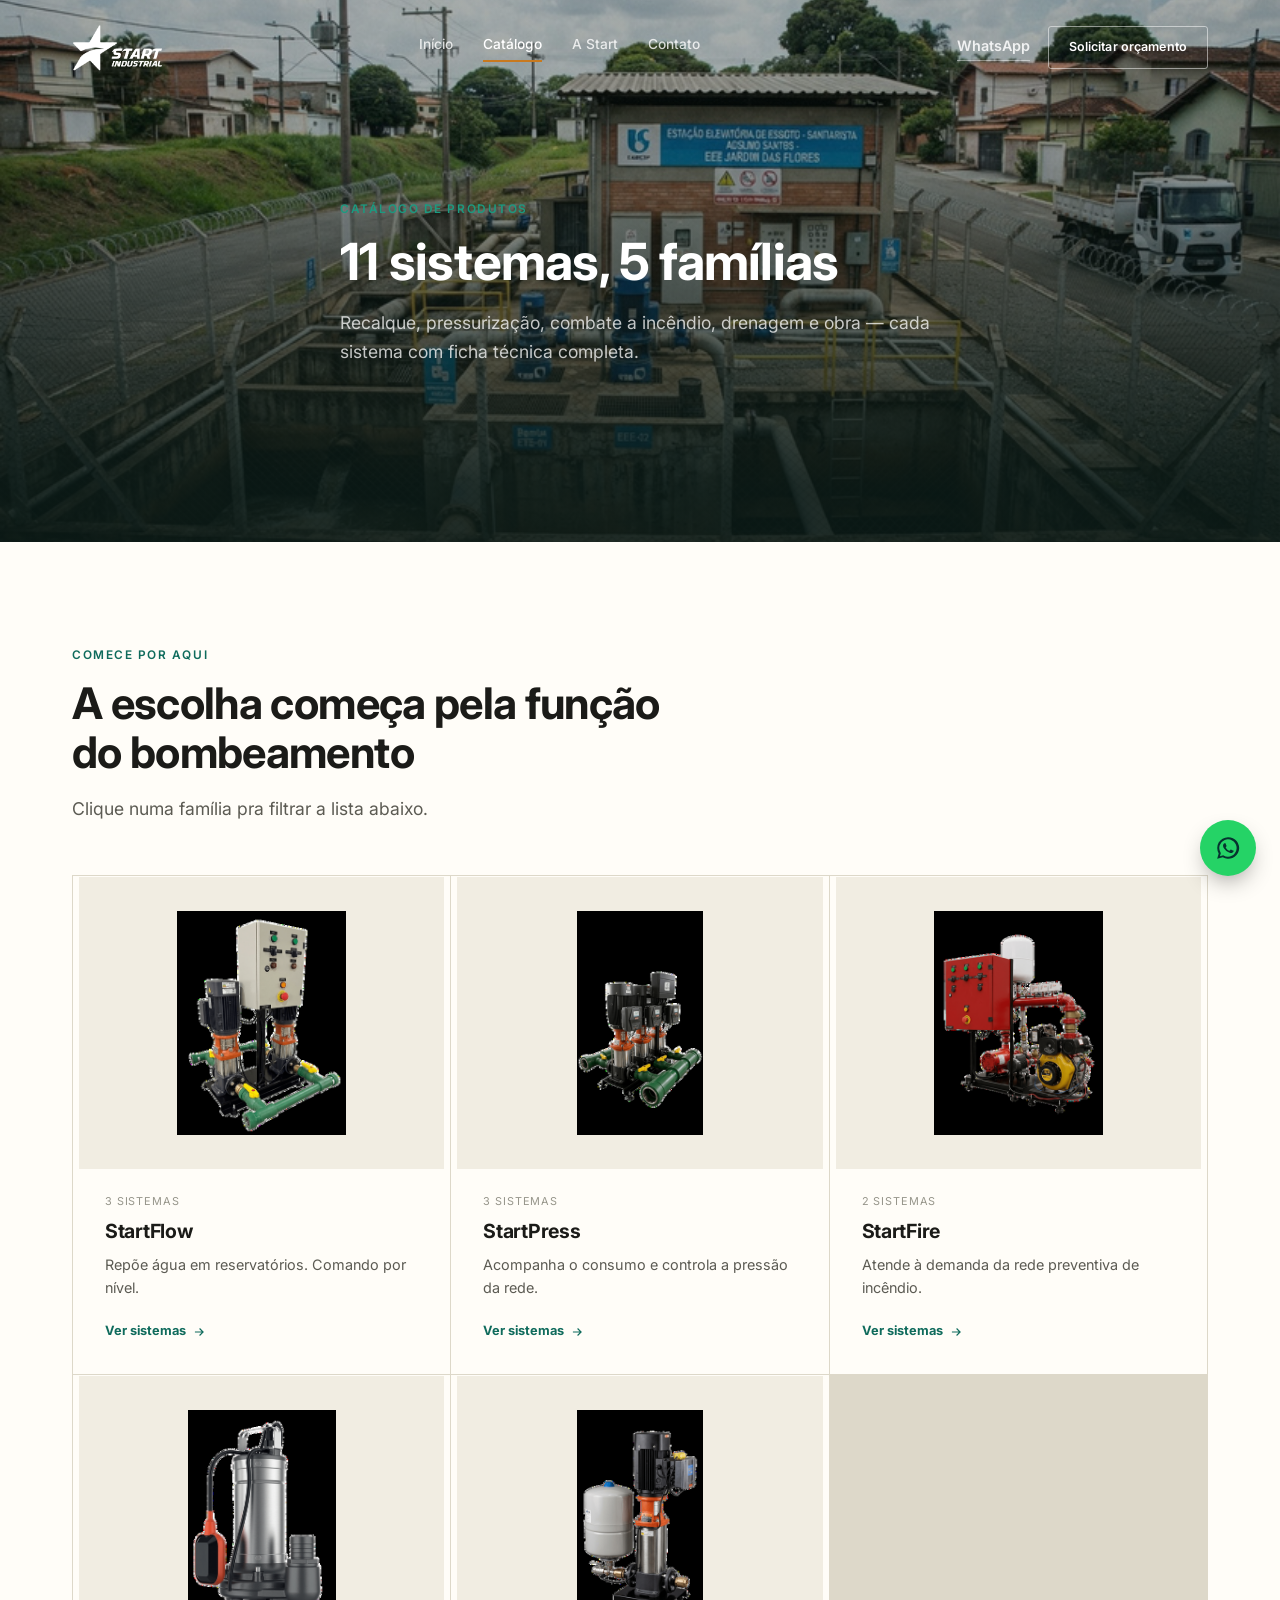
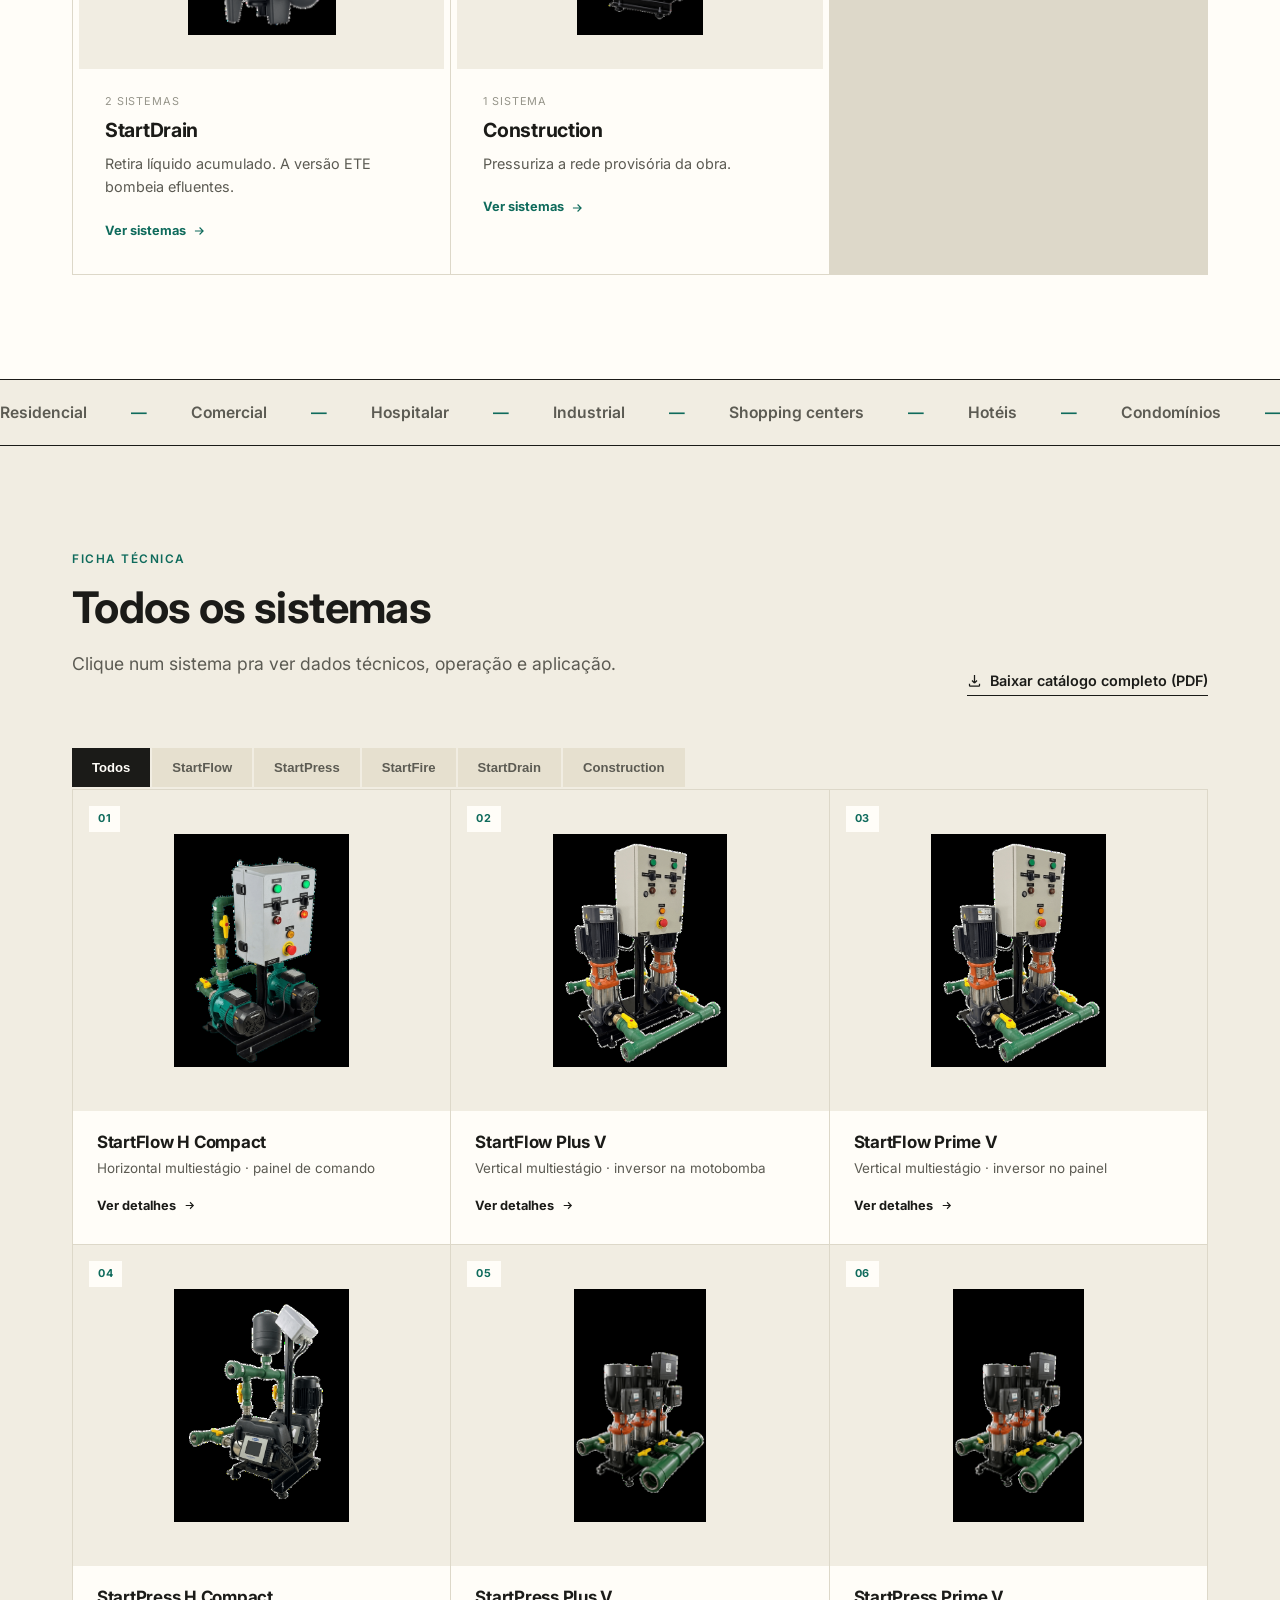
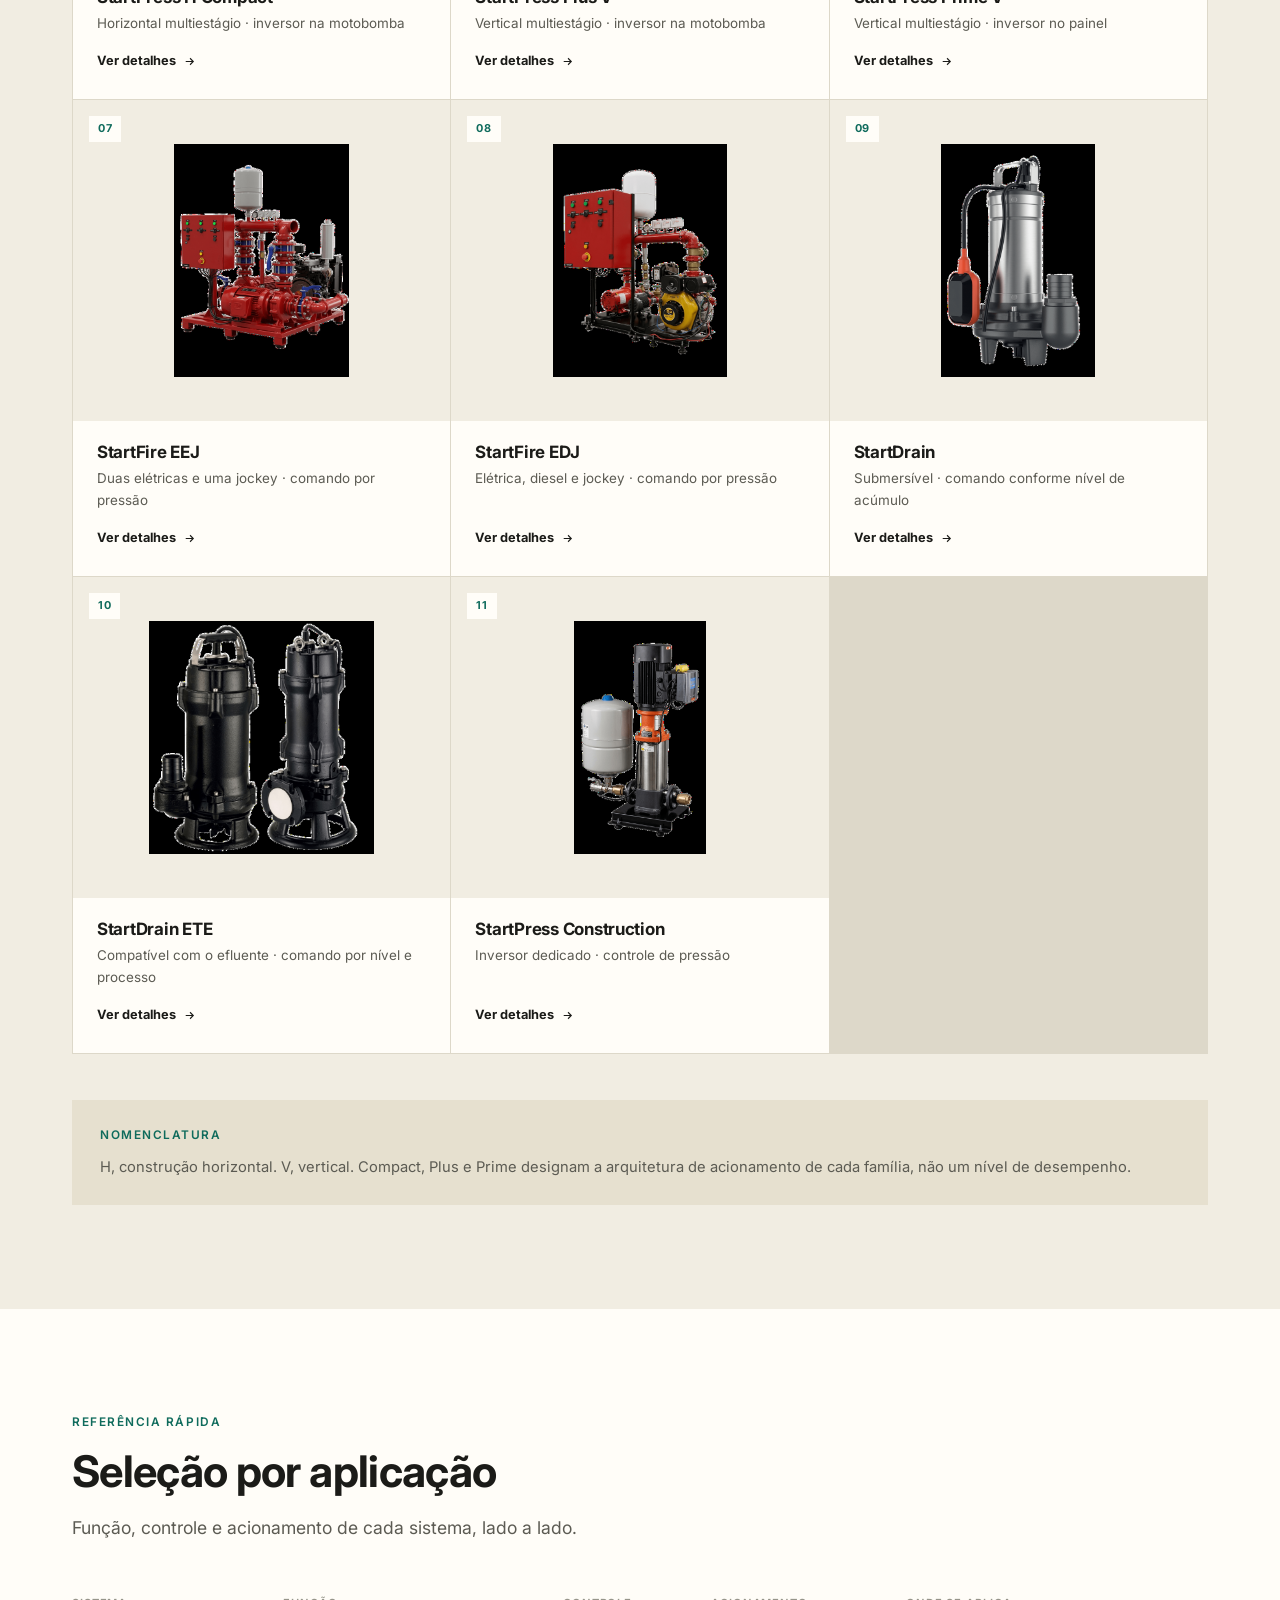
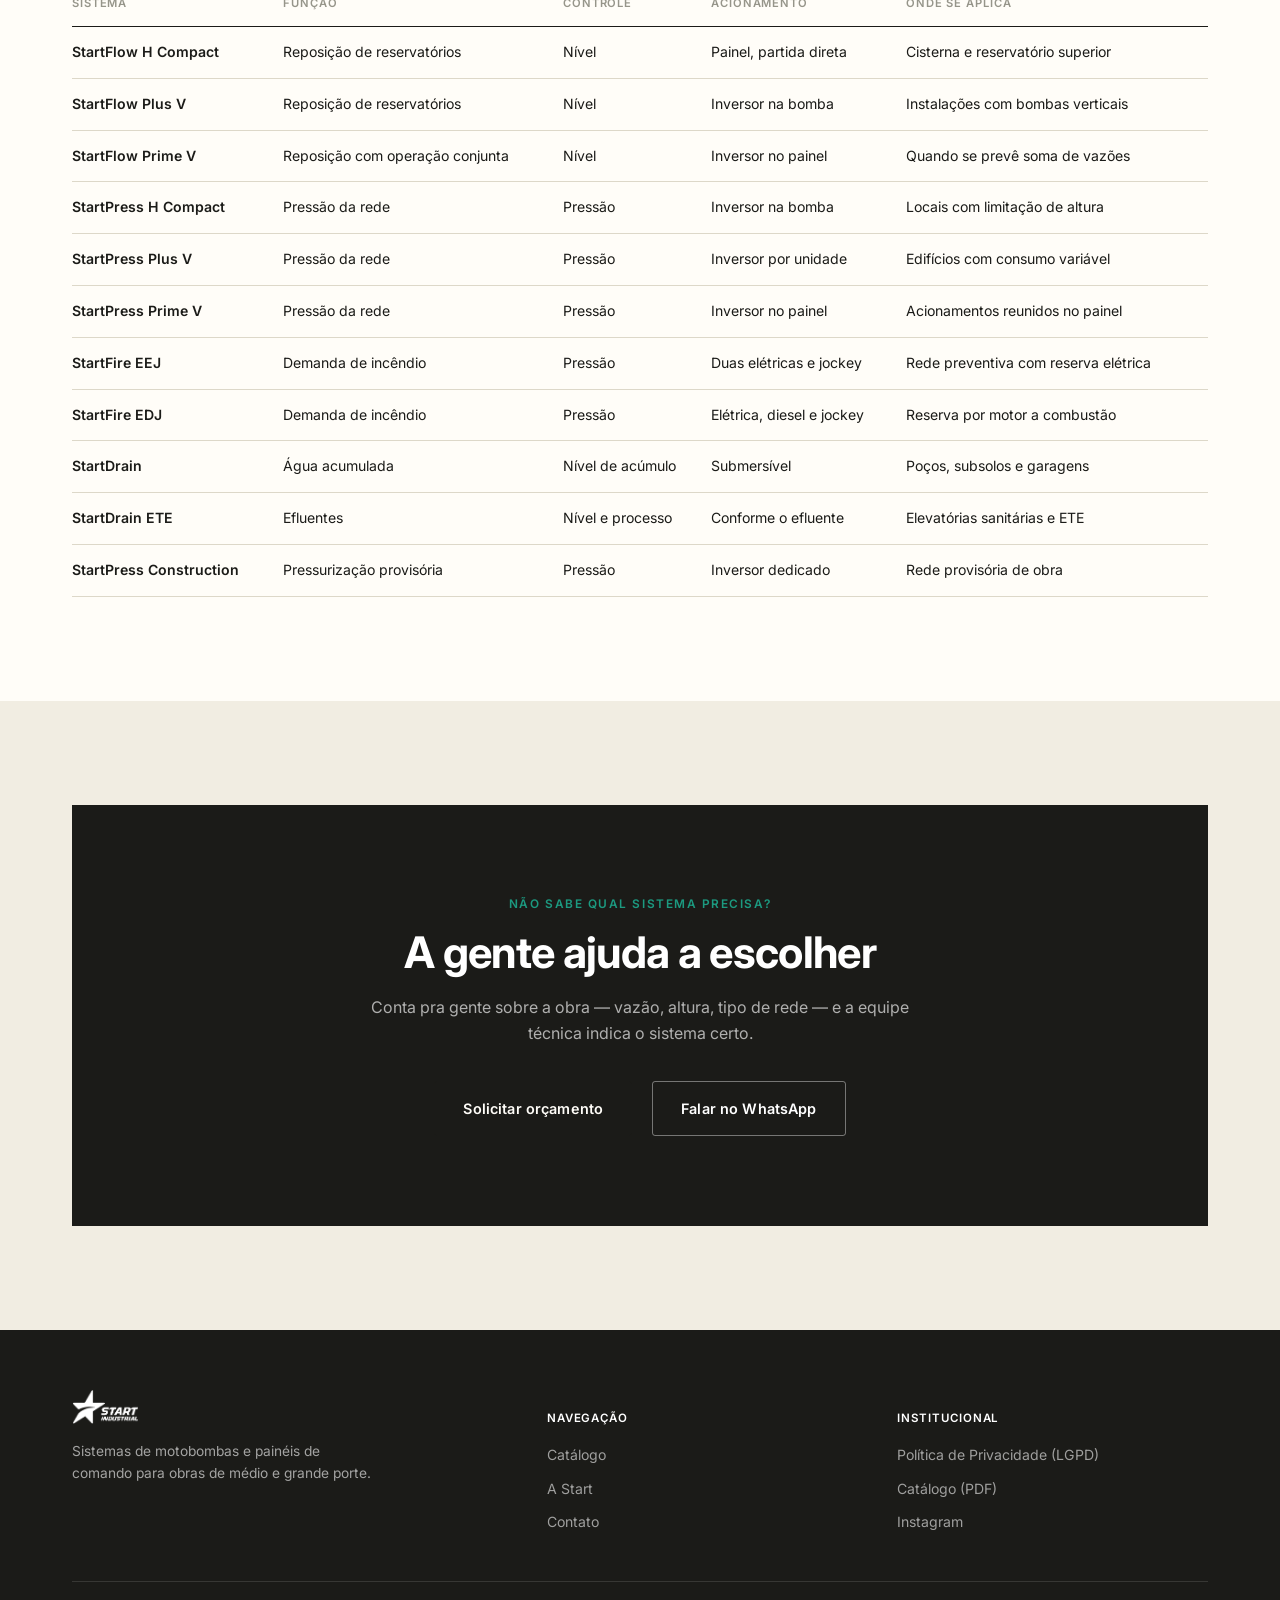
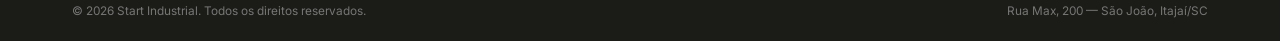
==== commit 718000db: "Corrige a transcricao literal do PDF: catalogo de produtos vira site de verdade O acordeao com tabel" ====
--- a/produtos.html
+++ b/produtos.html
@@ -63,7 +63,7 @@
     </div>
 
     <div class="catalogo-tabs reveal" id="catalogoTabs"></div>
-    <div class="produto-list reveal" id="produtoList"></div>
+    <div class="produto-grid reveal" id="produtoGrid"></div>
 
     <div class="aside-box reveal">
       <span class="eyebrow">Nomenclatura</span>
@@ -71,6 +71,8 @@
     </div>
   </div>
 </section>
+
+<div class="produto-modal-overlay" id="produtoModalOverlay"></div>
 
 <!-- ===================== SELEÇÃO POR APLICAÇÃO ===================== -->
 <section class="on-white">
--- a/css/styles.css
+++ b/css/styles.css
@@ -195,21 +195,22 @@
 .on-ink .lead { color: rgba(255,255,255,0.68); }
 
 /* ============ HOME — teaser das famílias ============ */
-.familia-teaser-grid { display: grid; grid-template-columns: repeat(5, 1fr); gap: 1px; background: var(--line); border: 1px solid var(--line); }
+.familia-teaser-grid { display: grid; grid-template-columns: repeat(3, 1fr); gap: 1px; background: var(--line); border: 1px solid var(--line); }
 .familia-teaser {
   background: var(--white); text-decoration: none; color: var(--ink);
   transition: background 0.2s ease;
   display: flex; flex-direction: column;
 }
 .familia-teaser:hover { background: var(--paper); }
-.familia-teaser-img { aspect-ratio: 1/1; background: var(--paper); display: flex; align-items: center; justify-content: center; padding: 18px; }
-.familia-teaser-img img { max-height: 100%; width: auto; object-fit: contain; }
-.familia-teaser-body { padding: 20px 18px 24px; }
-.familia-teaser .familia-count { font-size: 0.66rem; color: var(--ink-faint); letter-spacing: 0.08em; text-transform: uppercase; margin-bottom: 8px; display: block; }
-.familia-teaser h3 { font-size: 1rem; margin-bottom: 8px; }
-.familia-teaser p { color: var(--ink-soft); font-size: 0.84rem; margin: 0 0 14px; }
-.familia-teaser .familia-arrow { display: inline-flex; align-items: center; gap: 6px; font-size: 0.78rem; font-weight: 700; color: var(--brand); }
-.familia-teaser .familia-arrow svg { width: 13px; height: 13px; transition: transform 0.2s ease; }
+.familia-teaser-img { aspect-ratio: 4/3.2; background: var(--paper); display: flex; align-items: center; justify-content: center; padding: 34px; overflow: hidden; }
+.familia-teaser-img img { max-width: 100%; max-height: 100%; object-fit: contain; transition: transform 0.35s cubic-bezier(.2,.8,.2,1); }
+.familia-teaser:hover .familia-teaser-img img { transform: scale(1.06); }
+.familia-teaser-body { padding: 24px 26px 30px; }
+.familia-teaser .familia-count { font-size: 0.68rem; color: var(--ink-faint); letter-spacing: 0.08em; text-transform: uppercase; margin-bottom: 10px; display: block; }
+.familia-teaser h3 { font-size: 1.22rem; margin-bottom: 10px; }
+.familia-teaser p { color: var(--ink-soft); font-size: 0.9rem; margin: 0 0 18px; }
+.familia-teaser .familia-arrow { display: inline-flex; align-items: center; gap: 6px; font-size: 0.8rem; font-weight: 700; color: var(--brand); }
+.familia-teaser .familia-arrow svg { width: 14px; height: 14px; transition: transform 0.2s ease; }
 .familia-teaser:hover .familia-arrow svg { transform: translateX(4px); }
 
 /* ============ HOME — proposta de valor ============ */
@@ -246,47 +247,71 @@
 .catalogo-tab:hover { color: var(--ink); }
 .catalogo-tab.active { background: var(--ink); color: var(--white); }
 
-.produto-list { border-top: 1px solid var(--ink); }
-.produto-row { border-bottom: 1px solid var(--line); }
-.produto-row-head {
-  display: flex; align-items: center; justify-content: space-between; gap: 20px;
-  padding: 24px 4px; cursor: pointer; background: none; border: none; width: 100%; text-align: left;
-}
-.produto-row-head:hover .produto-name { color: var(--brand); }
-.produto-thumb-mini { width: 60px; height: 60px; flex-shrink: 0; background: var(--paper); display: flex; align-items: center; justify-content: center; padding: 6px; }
-.produto-thumb-mini img { max-width: 100%; max-height: 100%; object-fit: contain; }
-.produto-num { font-size: 0.76rem; color: var(--ink-faint); font-weight: 600; width: 26px; flex-shrink: 0; }
-.produto-name-wrap { flex: 1; display: flex; align-items: baseline; gap: 16px; flex-wrap: wrap; }
-.produto-name { font-size: 1.15rem; font-weight: 700; transition: color 0.2s ease; }
-.produto-tagline { font-size: 0.85rem; color: var(--ink-soft); }
-.produto-toggle {
-  width: 30px; height: 30px; flex-shrink: 0; border: 1px solid var(--line); border-radius: 50%;
-  display: flex; align-items: center; justify-content: center; transition: transform 0.3s ease, border-color 0.2s ease;
-}
-.produto-row.open .produto-toggle { transform: rotate(45deg); border-color: var(--ink); }
-.produto-toggle svg { width: 14px; height: 14px; }
-
-.produto-panel { max-height: 0; overflow: hidden; transition: max-height 0.45s cubic-bezier(.2,.8,.2,1); }
-.produto-row.open .produto-panel { max-height: 1000px; }
-.produto-panel-inner { display: grid; grid-template-columns: 280px 1fr; gap: 44px; padding: 6px 4px 40px; }
-.produto-photo { background: var(--paper); display: flex; align-items: center; justify-content: center; padding: 24px; min-height: 260px; }
-.produto-photo img { max-width: 100%; max-height: 300px; object-fit: contain; }
-.produto-body p.overview { font-size: 1rem; color: var(--ink); margin: 0 0 20px; max-width: 56ch; }
-.produto-body .op-label { font-size: 0.72rem; font-weight: 700; letter-spacing: 0.1em; text-transform: uppercase; color: var(--brand); margin: 0 0 8px; }
-.produto-body .op-text { font-size: 0.92rem; color: var(--ink-soft); margin: 0 0 24px; max-width: 60ch; }
-
+/* Grade de produtos — foto grande em primeiro plano, cartão limpo.
+   Clique abre o painel de detalhes (modal), não uma tabela achatada. */
+.produto-grid { display: grid; grid-template-columns: repeat(3, 1fr); gap: 1px; background: var(--line); border: 1px solid var(--line); }
+.produto-card {
+  background: var(--white); border: none; text-align: left; cursor: pointer; padding: 0;
+  display: flex; flex-direction: column; font: inherit; color: inherit;
+  transition: background 0.2s ease;
+}
+.produto-card:hover { background: var(--paper); }
+.produto-card-img {
+  aspect-ratio: 4/3.4; background: var(--paper); display: flex; align-items: center; justify-content: center;
+  padding: 28px; position: relative; overflow: hidden;
+}
+.produto-card-img img { max-width: 88%; max-height: 88%; object-fit: contain; transition: transform 0.35s cubic-bezier(.2,.8,.2,1); }
+.produto-card:hover .produto-card-img img { transform: scale(1.05); }
+.produto-card-tag {
+  position: absolute; top: 16px; left: 16px; font-size: 0.68rem; font-weight: 700;
+  letter-spacing: 0.06em; text-transform: uppercase; color: var(--brand);
+  background: var(--white); padding: 4px 9px;
+}
+.produto-card-body { padding: 22px 24px 28px; flex: 1; display: flex; flex-direction: column; }
+.produto-card-body h3 { font-size: 1.06rem; margin-bottom: 6px; }
+.produto-card-body .produto-tagline { font-size: 0.84rem; color: var(--ink-soft); margin: 0 0 16px; }
+.produto-card-more { margin-top: auto; display: inline-flex; align-items: center; gap: 7px; font-size: 0.8rem; font-weight: 700; color: var(--ink); }
+.produto-card-more svg { width: 13px; height: 13px; transition: transform 0.2s ease; }
+.produto-card:hover .produto-card-more svg { transform: translateX(4px); }
+
+.aside-box { background: var(--paper-2); padding: 26px 28px; margin-top: 46px; }
+.aside-box .eyebrow { margin-bottom: 10px; }
+.aside-box p { margin: 0; color: var(--ink-soft); font-size: 0.92rem; }
+
+/* Modal de detalhes do produto */
+.produto-modal-overlay {
+  position: fixed; inset: 0; z-index: 200; display: none;
+  background: rgba(20,20,16,0.68); backdrop-filter: blur(3px);
+  align-items: flex-start; justify-content: center; overflow-y: auto; padding: 48px 20px;
+}
+.produto-modal-overlay.open { display: flex; }
+.produto-modal {
+  background: var(--white); max-width: 920px; width: 100%; position: relative;
+  display: grid; grid-template-columns: 0.9fr 1.1fr;
+}
+.produto-modal-close {
+  position: absolute; top: 18px; right: 18px; z-index: 2; width: 36px; height: 36px;
+  background: var(--white); border: 1px solid var(--line); border-radius: 50%; cursor: pointer;
+  display: flex; align-items: center; justify-content: center;
+}
+.produto-modal-close:hover { background: var(--ink); color: #fff; border-color: var(--ink); }
+.produto-modal-photo { background: var(--paper); display: flex; align-items: center; justify-content: center; padding: 40px; min-height: 340px; }
+.produto-modal-photo img { max-width: 100%; max-height: 340px; object-fit: contain; }
+.produto-modal-body { padding: 44px 40px 40px; overflow-y: auto; max-height: 82vh; }
+.produto-modal-body .n { font-size: 0.76rem; color: var(--brand); font-weight: 700; letter-spacing: 0.08em; text-transform: uppercase; margin-bottom: 10px; display: block; }
+.produto-modal-body h3 { font-size: 1.5rem; margin-bottom: 4px; }
+.produto-modal-body .tagline { font-size: 0.94rem; color: var(--ink-soft); margin: 0 0 22px; }
+.produto-modal-body p.overview { font-size: 0.98rem; color: var(--ink); margin: 0 0 20px; }
+.produto-modal-body .op-label { font-size: 0.72rem; font-weight: 700; letter-spacing: 0.1em; text-transform: uppercase; color: var(--brand); margin: 0 0 8px; }
+.produto-modal-body .op-text { font-size: 0.9rem; color: var(--ink-soft); margin: 0 0 24px; }
 .spec-table { border-top: 1px solid var(--line); }
 .spec-row { display: grid; grid-template-columns: 120px 1fr; gap: 16px; padding: 11px 0; border-bottom: 1px solid var(--line); }
 .spec-row dt { font-size: 0.72rem; color: var(--ink-faint); text-transform: uppercase; letter-spacing: 0.06em; margin: 0; padding-top: 2px; }
 .spec-row dd { margin: 0; font-size: 0.9rem; color: var(--ink); }
-
 .produto-app-label { font-size: 0.72rem; font-weight: 700; letter-spacing: 0.1em; text-transform: uppercase; color: var(--brand); margin: 22px 0 8px; }
-.produto-app-text { font-size: 0.9rem; color: var(--ink-soft); margin: 0; max-width: 60ch; }
-.produto-note { font-size: 0.72rem; font-style: italic; color: var(--ink-faint); margin: 18px 0 0; padding-top: 14px; border-top: 1px dashed var(--line); }
-
-.aside-box { background: var(--paper-2); padding: 26px 28px; margin-top: 46px; }
-.aside-box .eyebrow { margin-bottom: 10px; }
-.aside-box p { margin: 0; color: var(--ink-soft); font-size: 0.92rem; }
+.produto-app-text { font-size: 0.9rem; color: var(--ink-soft); margin: 0; }
+.produto-note { font-size: 0.78rem; font-style: italic; color: var(--ink-faint); margin: 18px 0 0; padding-top: 14px; border-top: 1px dashed var(--line); }
+.produto-modal-cta { margin-top: 26px; }
 
 /* ============ TABELA — seleção por aplicação ============ */
 .select-table-wrap { overflow-x: auto; }
@@ -382,7 +407,9 @@
   .familia-teaser-grid { grid-template-columns: repeat(2, 1fr); }
   .value-grid { grid-template-columns: repeat(2, 1fr); }
   .value-item { border-right: none; border-bottom: 1px solid var(--line); padding: 24px 0; }
-  .produto-panel-inner { grid-template-columns: 1fr; gap: 24px; }
+  .produto-grid { grid-template-columns: repeat(2, 1fr); }
+  .produto-modal { grid-template-columns: 1fr; }
+  .produto-modal-photo { min-height: 220px; padding: 28px; }
   .institucional-grid { grid-template-columns: 1fr; gap: 40px; }
   .contato-grid { grid-template-columns: 1fr; gap: 40px; }
   .footer-grid { grid-template-columns: 1fr; gap: 30px; }
@@ -404,9 +431,8 @@
   .section-head.split { flex-direction: column; align-items: flex-start; gap: 16px; }
   .familia-teaser-grid { grid-template-columns: 1fr; }
   .value-grid { grid-template-columns: 1fr; }
-  .produto-row-head { padding: 18px 2px; align-items: flex-start; }
-  .produto-thumb-mini { display: none; }
-  .produto-name-wrap { flex-direction: column; gap: 4px; }
+  .produto-grid { grid-template-columns: 1fr; }
+  .produto-modal-body { padding: 34px 24px 30px; }
   form.orcamento { padding: 22px; }
   form.orcamento .form-row { grid-template-columns: 1fr; }
   .photo-strip { grid-template-columns: 1fr; }
